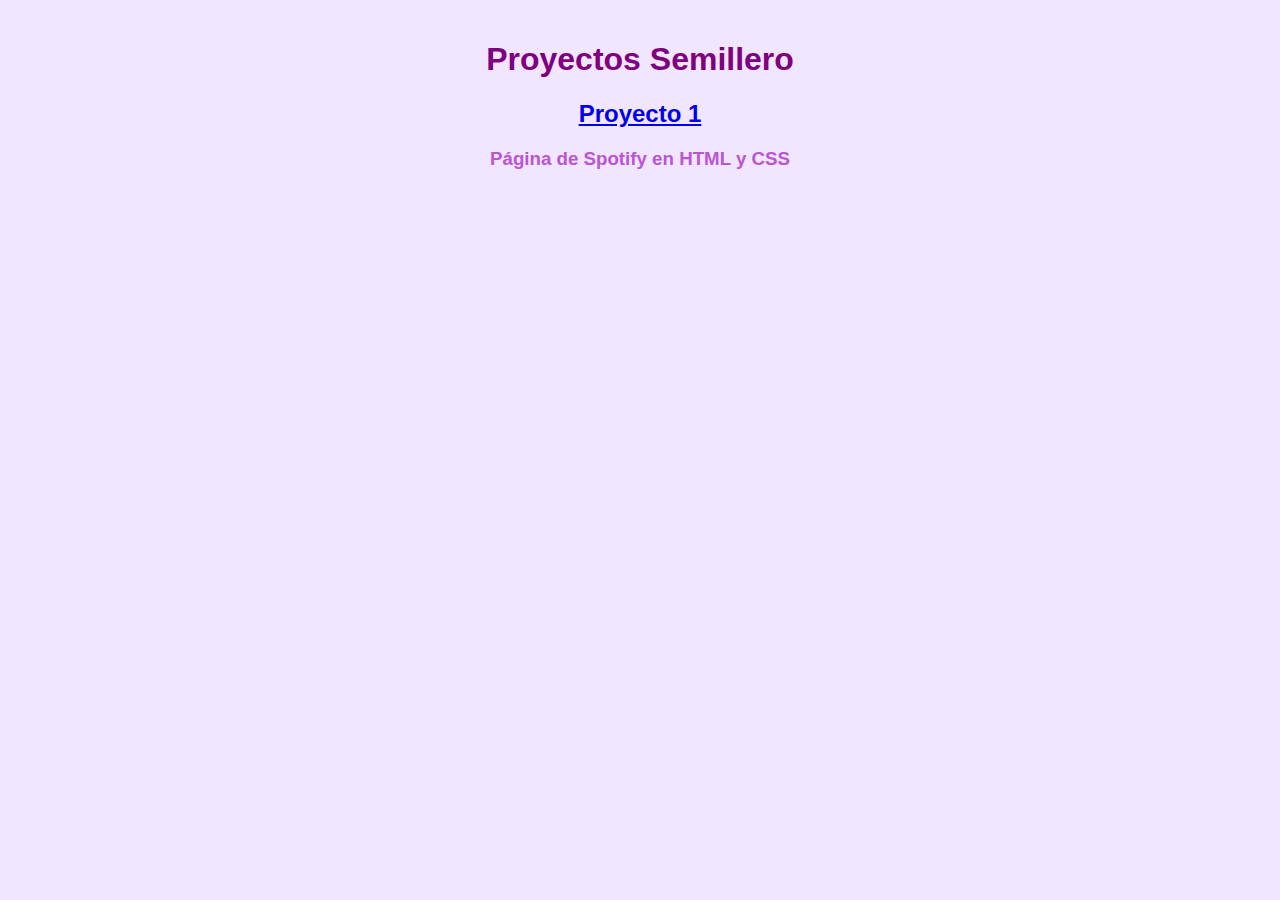
==== index.html @ c270a0d8 "Readme and index main repository" ====
<!DOCTYPE html>
<html lang="en">
  <head>
    <meta charset="UTF-8" />
    <meta name="viewport" content="width=device-width, initial-scale=1.0" />
    <title>Semillero</title>
    <link rel="stylesheet" href="styles.css" />
  </head>
  <body>
    <h1>Proyectos Semillero</h1>
    <h2><a href="01_PROYECT/index.html">Proyecto 1</a></h2>
    <h3>Página de Spotify en HTML y CSS</h3>
  </body>
</html>
---- styles.css ----
body {
  background-color: #f0e6ff;
  color: #4b0082;
  font-family: Arial, sans-serif;
  margin: 0;
  padding: 20px;
}

h1 {
  color: #800080;
  text-align: center;
}

h2 {
  color: #9932cc;
  text-align: center;
}

h3 {
  color: #ba55d3;
  text-align: center;
}
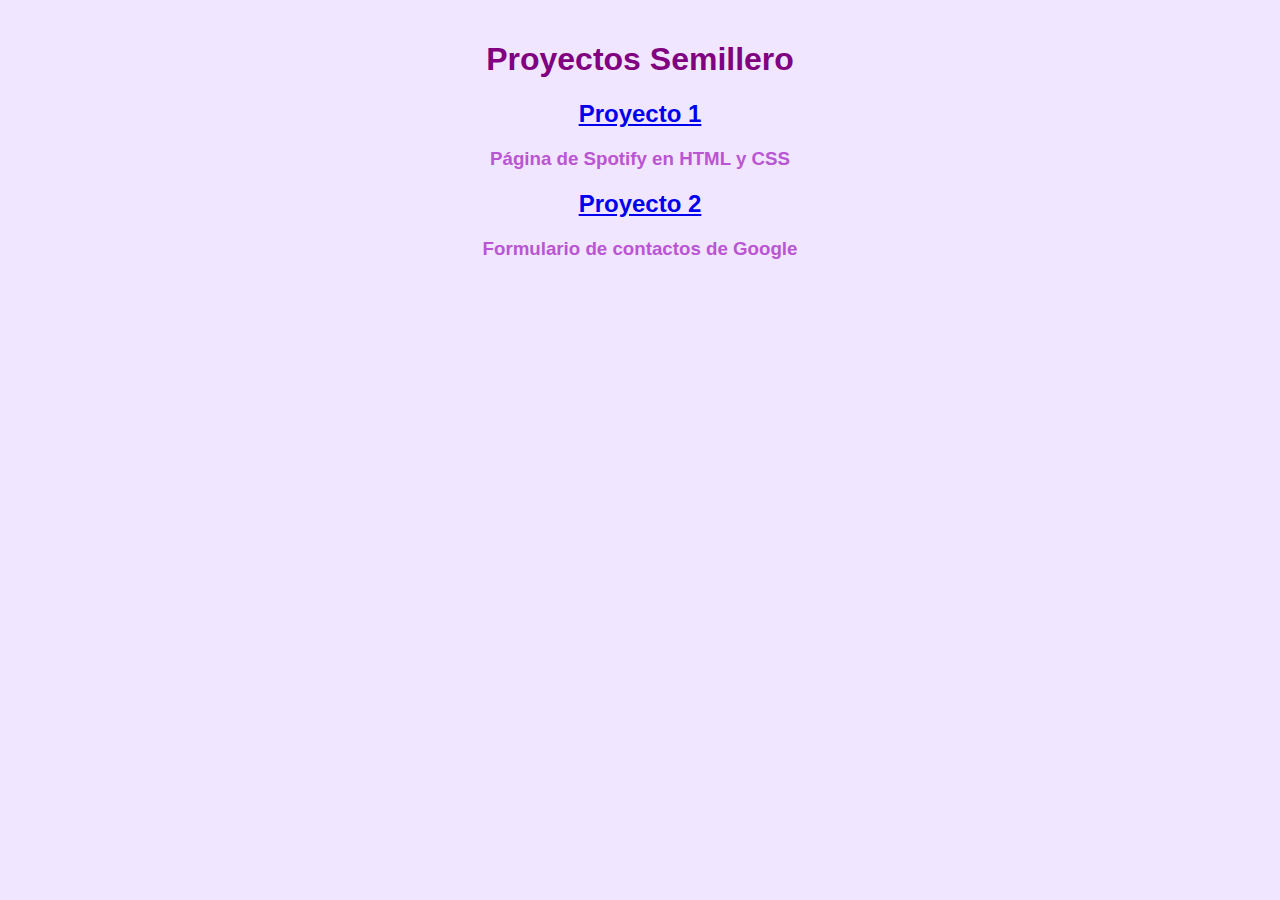
==== commit 69d04870: "Form structure for project 2" ====
--- a/index.html
+++ b/index.html
@@ -10,5 +10,8 @@
     <h1>Proyectos Semillero</h1>
     <h2><a href="01_PROYECT/index.html">Proyecto 1</a></h2>
     <h3>Página de Spotify en HTML y CSS</h3>
+    <h2><a href="02_PROJECT/index.html">Proyecto 2</a></h2>
+    <h3>Formulario de contactos de Google</h3>
+    
   </body>
 </html>
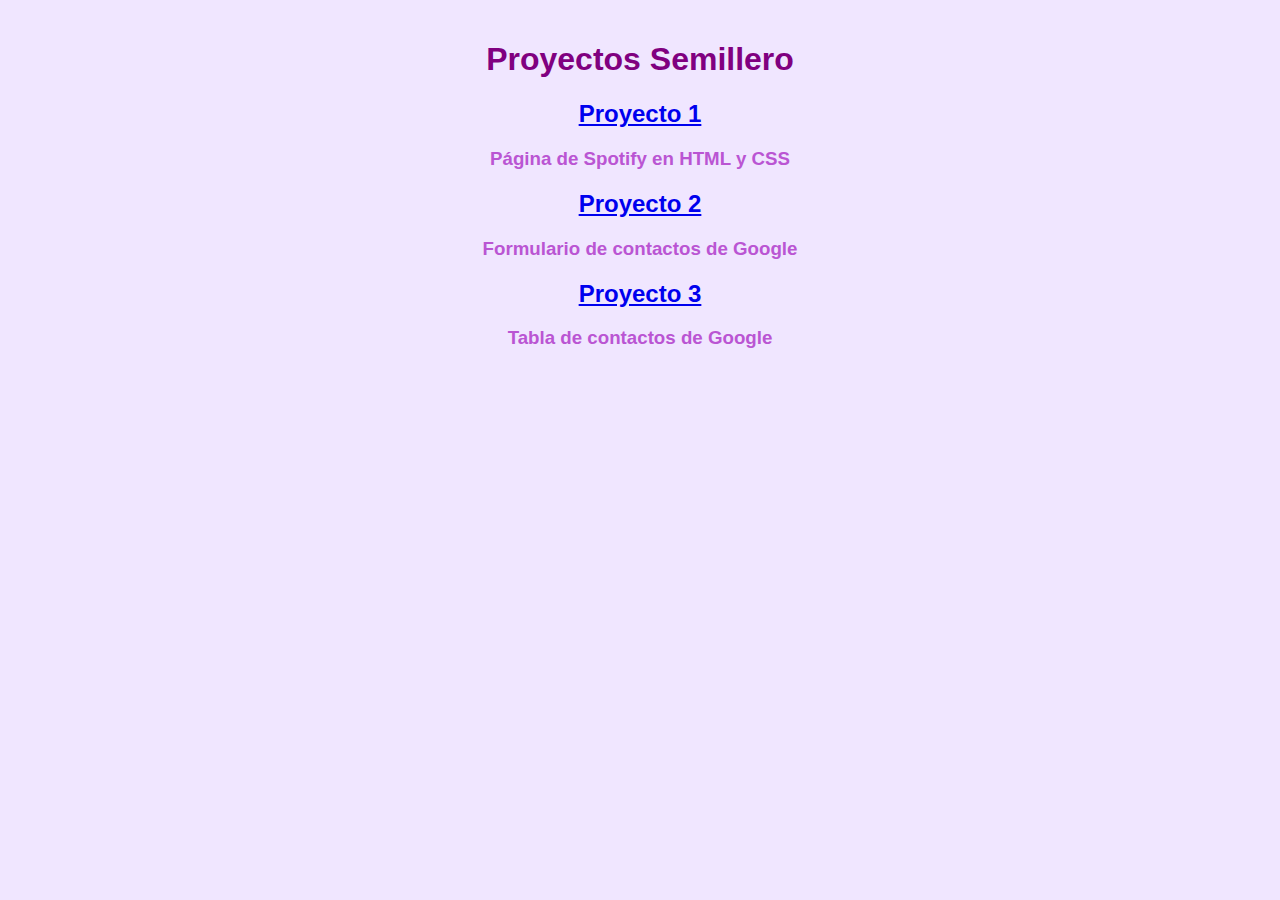
==== commit da658cc3: "Contact Table" ====
--- a/index.html
+++ b/index.html
@@ -12,6 +12,8 @@
     <h3>Página de Spotify en HTML y CSS</h3>
     <h2><a href="02_PROJECT/index.html">Proyecto 2</a></h2>
     <h3>Formulario de contactos de Google</h3>
+    <h2><a href="03_PROJECT/index.html">Proyecto 3</a></h2>
+    <h3>Tabla de contactos de Google</h3>
     
   </body>
 </html>
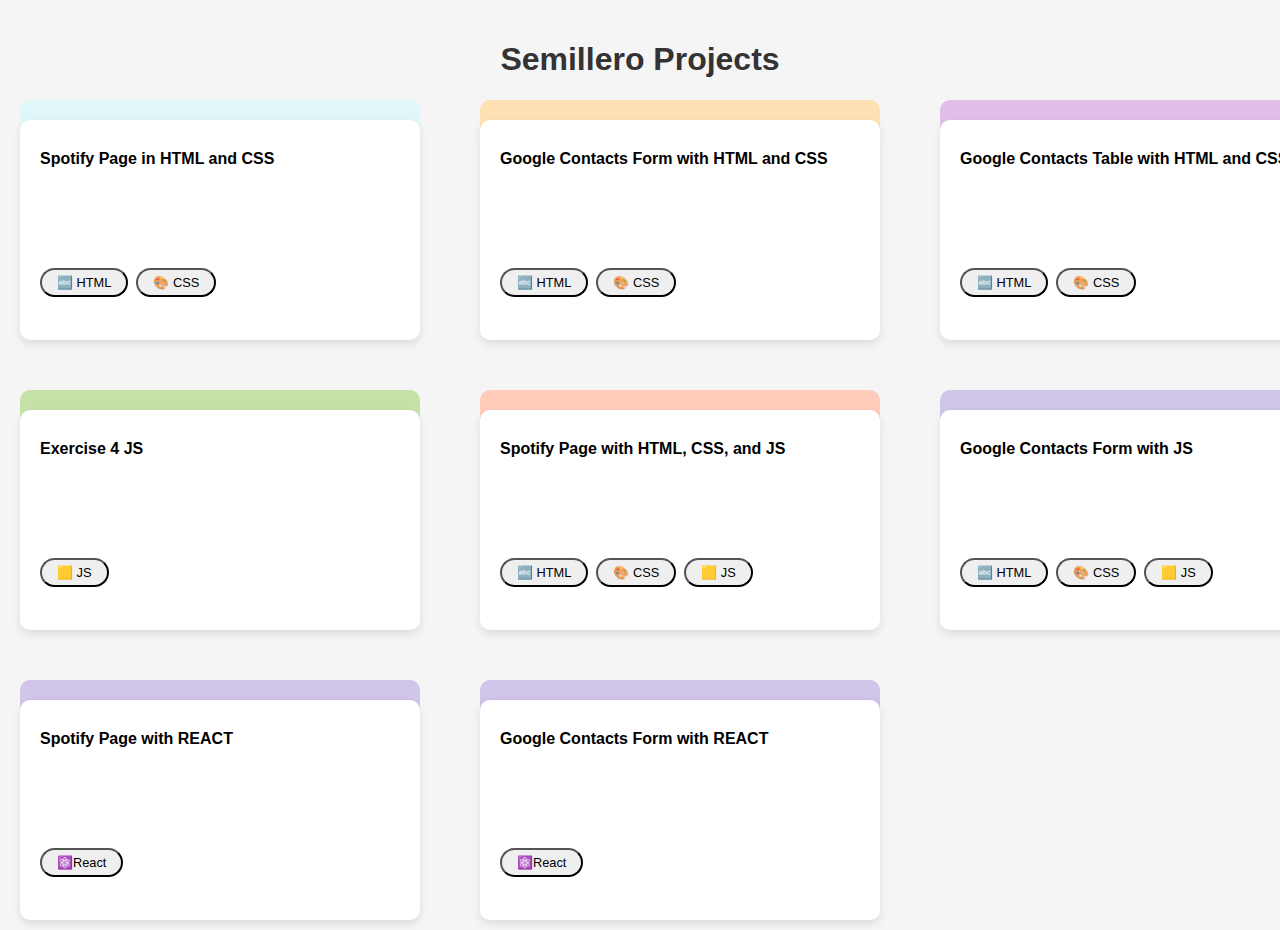
==== commit 47ae321d: "feat: add styles for main page" ====
--- a/index.html
+++ b/index.html
@@ -1,19 +1,15 @@
-<!DOCTYPE html>
-<html lang="en">
-  <head>
-    <meta charset="UTF-8" />
-    <meta name="viewport" content="width=device-width, initial-scale=1.0" />
-    <title>Semillero</title>
-    <link rel="stylesheet" href="styles.css" />
-  </head>
-  <body>
-    <h1>Proyectos Semillero</h1>
-    <h2><a href="01_PROYECT/index.html">Proyecto 1</a></h2>
-    <h3>Página de Spotify en HTML y CSS</h3>
-    <h2><a href="02_PROJECT/index.html">Proyecto 2</a></h2>
-    <h3>Formulario de contactos de Google</h3>
-    <h2><a href="03_PROJECT/index.html">Proyecto 3</a></h2>
-    <h3>Tabla de contactos de Google</h3>
-    
-  </body>
-</html>
+<!DOCTYPE html>
+<html lang="en">
+  <head>
+    <meta charset="UTF-8" />
+    <meta name="viewport" content="width=device-width, initial-scale=1.0" />
+    <title>Semillero Projects</title>
+    <link rel="stylesheet" href="styles.css" />
+  </head>
+  <body>
+    <h1>Semillero Projects</h1>
+    <div class="cards-container" id="projects"></div>
+
+    <script src="app.js"></script>
+  </body>
+</html>
--- a/styles.css
+++ b/styles.css
@@ -1,22 +1,111 @@
-body {
-  background-color: #f0e6ff;
-  color: #4b0082;
-  font-family: Arial, sans-serif;
-  margin: 0;
-  padding: 20px;
-}
-
-h1 {
-  color: #800080;
-  text-align: center;
-}
-
-h2 {
-  color: #9932cc;
-  text-align: center;
-}
-
-h3 {
-  color: #ba55d3;
-  text-align: center;
-}
+body {
+  font-family: Arial, sans-serif;
+  background-color: #f5f5f5;
+  margin: 0;
+  padding: 20px;
+}
+
+h1 {
+  text-align: center;
+  color: #333;
+}
+
+.cards-container {
+  display: grid;
+  grid-template-columns: repeat(3, 1fr);
+  gap: 60px;
+  margin-top: 20px;
+  justify-items: center;
+  align-items: center;
+}
+
+@media (max-width: 1024px) {
+  .cards-container {
+    grid-template-columns: repeat(2, 1fr);
+    gap: 40px;
+  }
+}
+
+@media (max-width: 600px) {
+  .cards-container {
+    grid-template-columns: 1fr;
+    gap: 20px;
+  }
+
+  .card-wrapper {
+    width: 100%;
+  }
+}
+
+.card-wrapper {
+  position: relative;
+  width: 400px;
+  height: 200px;
+  display: flex;
+  justify-content: center;
+  align-items: center;
+  border-radius: 10px;
+  padding-top: 30px;
+}
+
+.card {
+  position: relative;
+  width: 90%;
+  height: 90%;
+  background-color: white;
+  padding: 20px;
+  border-radius: 10px;
+  box-shadow: 0 4px 8px rgba(0, 0, 0, 0.1);
+  transition: transform 0.2s ease;
+  cursor: pointer;
+  z-index: 1;
+}
+
+.card:hover {
+  transform: translateY(-5px);
+}
+
+.card h2 {
+  margin: 0 0 10px;
+  font-size: 1em;
+  font-weight: bold;
+  color: #000000;
+  margin-top: 10px;
+}
+
+.card .technologies {
+  margin-top: 100px;
+}
+
+.technologies button {
+  padding: 5px 15px;
+  border-radius: 50px;
+  font-size: 0.8em;
+  margin-right: 8px;
+  cursor: pointer;
+}
+
+.card-wrapper:nth-child(1) {
+  background-color: #e0f7fa;
+}
+.card-wrapper:nth-child(2) {
+  background-color: #ffe0b2;
+}
+.card-wrapper:nth-child(3) {
+  background-color: #e1bee7;
+}
+.card-wrapper:nth-child(4) {
+  background-color: #c5e1a5;
+}
+.card-wrapper:nth-child(5) {
+  background-color: #ffccbc;
+}
+.card-wrapper:nth-child(6) {
+  background-color: #d1c4e9;
+}
+.card-wrapper:nth-child(7) {
+  background-color: #d1c4e9;
+}
+.card-wrapper:nth-child(8) {
+  background-color: #d1c4e9;
+}
